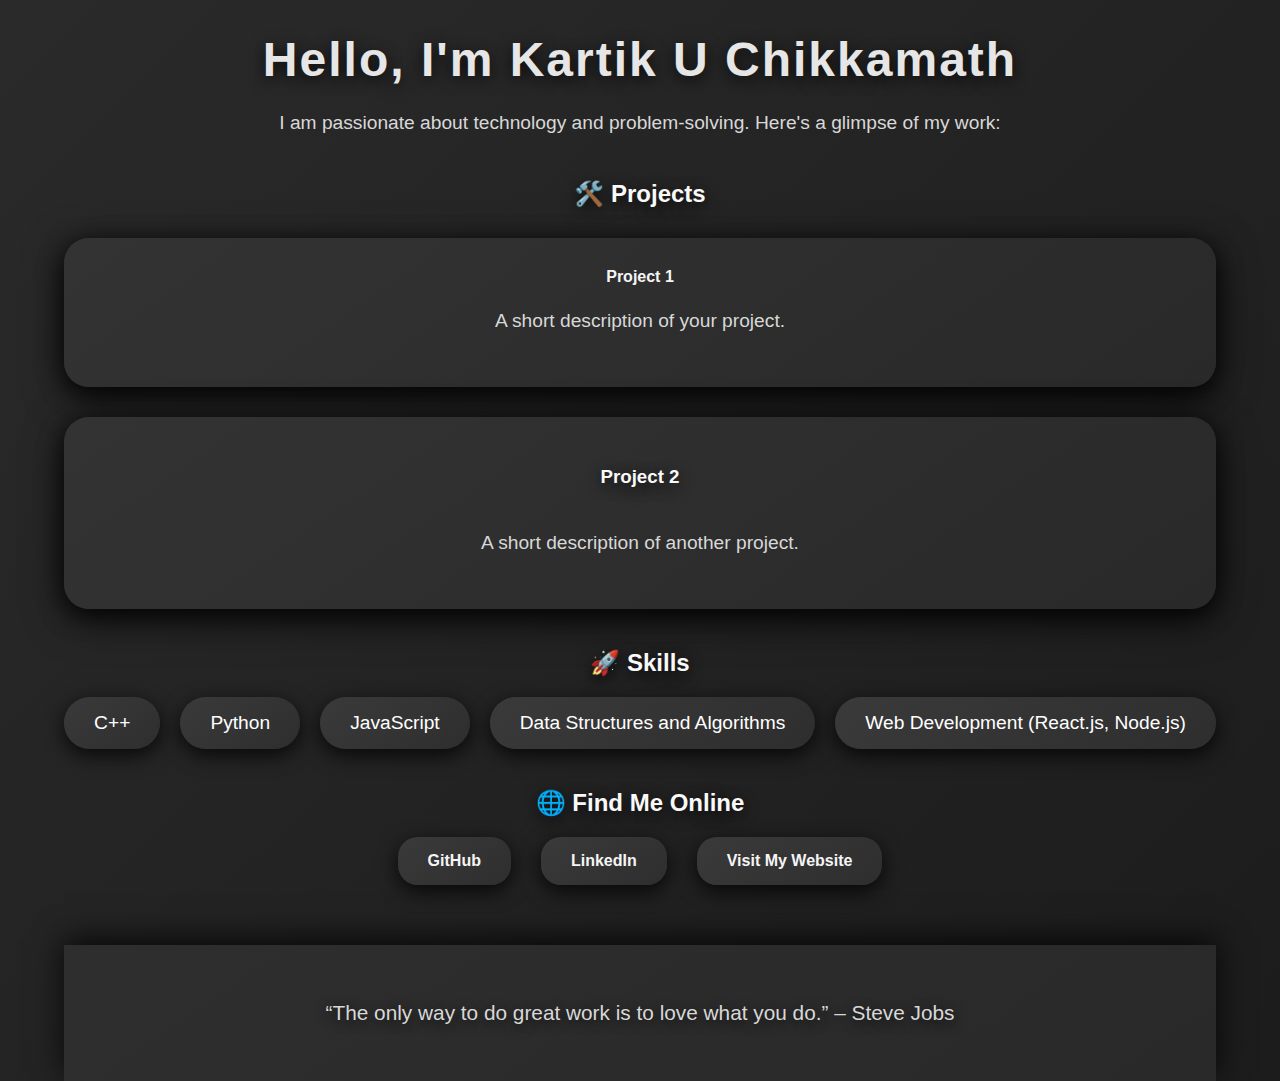
==== index.html @ 6f417fb6 "Update index.html" ====
<!DOCTYPE html>
<html lang="en">
<head>
    <meta charset="UTF-8">
    <meta name="viewport" content="width=device-width, initial-scale=1.0">
    <title>Kartik U Chikkamath - Portfolio</title>
    <link rel="stylesheet" href="styles.css">
</head>
<body>
    <div class="container">
        <h1>Hello, I'm Kartik U Chikkamath </h1>
        <p>I am passionate about technology and problem-solving. Here's a glimpse of my work:</p>

        <div class="projects">
            <h2>🛠️ Projects</h2>
            <div class="project-block">
                <a href="learning-portfolio.html">Project 1</a>
                <p>A short description of your project.</p>
            </div>
            <div class="project-block">
                <h3>Project 2</h3>
                <p>A short description of another project.</p>
            </div>
        </div>

        <div class="skills">
            <h2>🚀 Skills</h2>
            <div class="skills-list">
                <div class="skill-item">C++</div>
                <div class="skill-item">Python</div>
                <div class="skill-item">JavaScript</div>
                <div class="skill-item">Data Structures and Algorithms</div>
                <div class="skill-item">Web Development (React.js, Node.js)</div>
            </div>
        </div>

        <div class="links">
            <h2>🌐 Find Me Online</h2>
            <div class="links-list">
                <div class="link-box"><a href="https://github.com/your-github-username" target="_blank">GitHub</a></div>
                <div class="link-box"><a href="https://linkedin.com/in/your-linkedin-profile" target="_blank">LinkedIn</a></div>
                <div class="link-box"><a href="https://cdpn.io/Kartik-Chikkamath/full/PwYJPjL" target="_blank">Visit My Website</a></div>
            </div>
        </div>

        <footer>
            <p>“The only way to do great work is to love what you do.” – Steve Jobs</p>
        </footer>
    </div>
</body>
</html>
---- styles.css ----
body {
    font-family: 'Arial', sans-serif;
    margin: 0;
    padding: 0;
    background: linear-gradient(135deg, #2a2a2a, #1c1c1c); /* Premium gradient background */
    color: #f5f5f5; /* Softer white text for readability */
    overflow-x: hidden;
}

h1, h2, h3 {
    text-align: center;
    margin-bottom: 20px;
    animation: fadeIn 1s ease-in-out;
    color: #f9f9f9; /* Clean white for headings */
    text-shadow: 0 4px 15px rgba(0, 0, 0, 0.8); /* Premium glow effect */
}

h1 {
    font-size: 3em;
    letter-spacing: 2px; /* Premium spacing for title */
    color: #e6e6e6; /* Slightly lighter for the main title */
}

p {
    line-height: 1.7;
    text-align: center;
    font-size: 1.2em;
    color: #d8d8d8; /* Light grey for text */
}

.container {
    width: 90%;
    margin: 0 auto;
    max-width: 1200px;
}

.projects, .skills, .links {
    margin: 40px 0;
}

.project-block {
    display: flex;
    flex-direction: column;
    align-items: center;
    padding: 30px;
    background: linear-gradient(145deg, #333, #292929); /* Soft gradient for depth */
    border-radius: 25px;
    margin: 30px 0;
    transition: transform 0.3s, box-shadow 0.3s, background 0.3s;
    box-shadow: 0 6px 25px rgba(0, 0, 0, 0.8), 0 10px 40px rgba(0, 0, 0, 0.6); /* Elevated shadows */
}

.project-block:hover {
    transform: translateY(-10px);
    background: linear-gradient(145deg, #444, #383838); /* Highlighted gradient on hover */
    box-shadow: 0 15px 50px rgba(0, 0, 0, 0.9), 0 12px 40px rgba(0, 0, 0, 0.7); /* Enhanced shadow on hover */
}

.skills-list {
    display: flex;
    flex-wrap: wrap;
    justify-content: center;
    gap: 20px;
}

.skill-item {
    background: linear-gradient(145deg, #3a3a3a, #2e2e2e); /* Gradient background for skill items */
    padding: 15px 30px;
    border-radius: 30px;
    font-size: 1.2em;
    color: #fff; /* White text for skills */
    transition: background 0.3s, box-shadow 0.3s;
    box-shadow: 0 6px 20px rgba(0, 0, 0, 0.8); /* Premium shadow for depth */
}

.skill-item:hover {
    background: linear-gradient(145deg, #4a4a4a, #3e3e3e); /* Brighter gradient on hover */
    box-shadow: 0 10px 30px rgba(0, 0, 0, 0.9); /* Elevated shadow on hover */
}

.links-list {
    display: flex;
    justify-content: center;
    gap: 30px;
}

.link-box {
    padding: 15px 30px;
    background: linear-gradient(145deg, #3a3a3a, #2e2e2e); /* Gradient background for links */
    border-radius: 20px;
    transition: transform 0.3s, background 0.3s, box-shadow 0.3s;
    box-shadow: 0 6px 20px rgba(0, 0, 0, 0.8); /* Premium shadow */
}

.link-box:hover {
    background: linear-gradient(145deg, #4a4a4a, #3e3e3e); /* Brighter hover effect */
    transform: translateY(-10px);
    box-shadow: 0 15px 50px rgba(0, 0, 0, 0.9); /* Elevated shadow on hover */
}

a {
    text-decoration: none;
    color: #f5f5f5; /* Soft white for links */
    font-weight: bold;
    transition: color 0.3s;
}

a:hover {
    color: #cfcfcf; /* Light grey on hover */
}

footer {
    text-align: center;
    padding: 30px 0;
    background: linear-gradient(145deg, #2e2e2e, #292929); /* Gradient footer */
    margin-top: 60px;
    color: #fff; /* White text for the quote */
    box-shadow: 0 -6px 30px rgba(0, 0, 0, 0.8); /* Deep shadow on footer */
}

footer p {
    font-size: 1.3em;
    text-shadow: 0 3px 12px rgba(0, 0, 0, 0.7); /* Subtle glow effect on the quote */
}

@keyframes fadeIn {
    0% { opacity: 0; transform: translateY(-20px); }
    100% { opacity: 1; transform: translateY(0); }
}
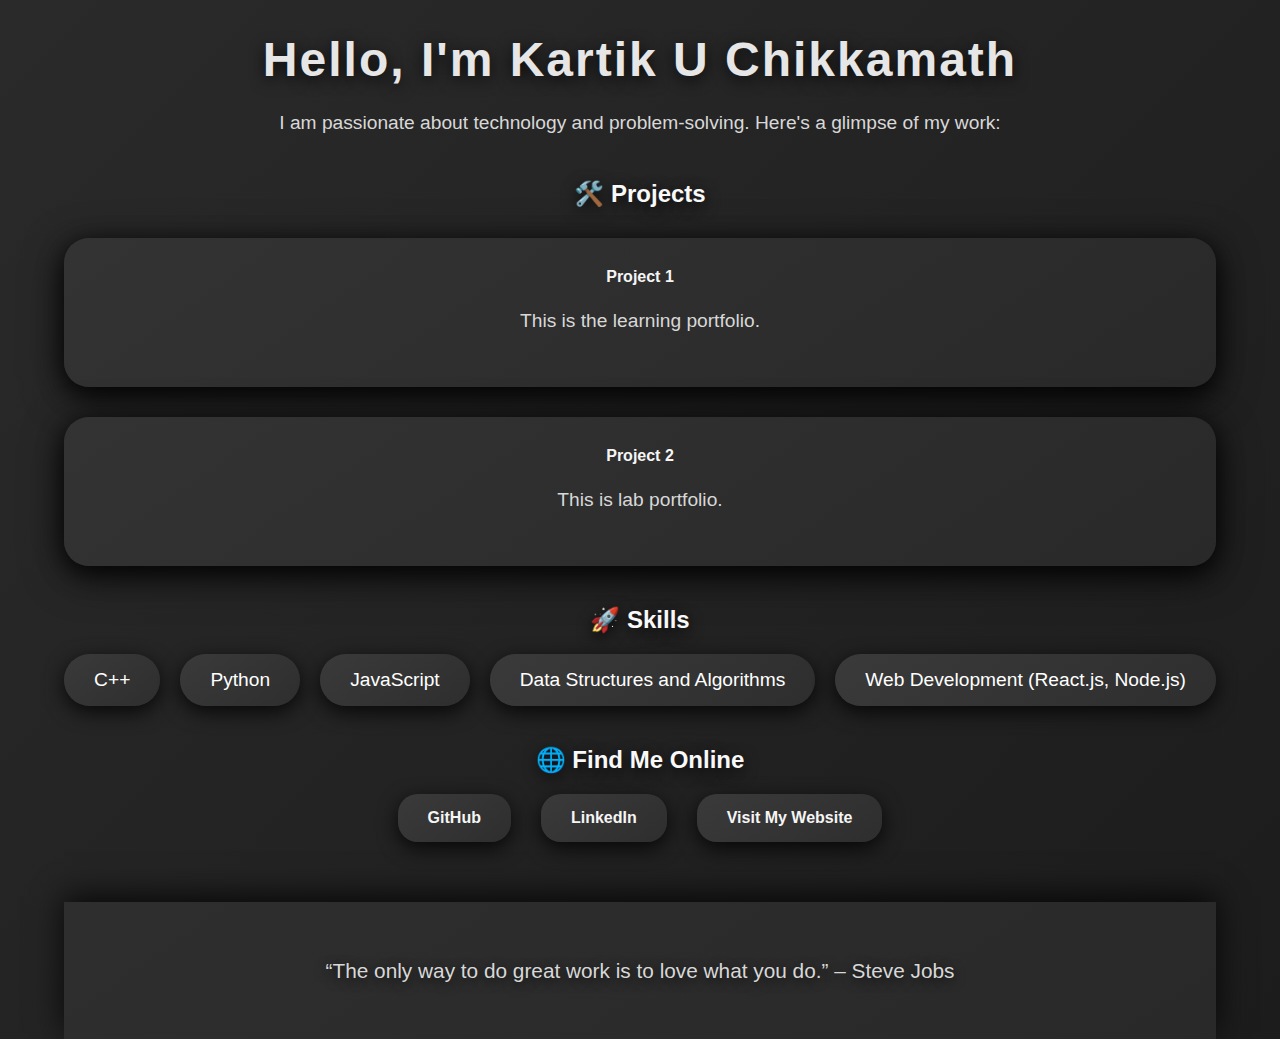
==== commit f554c5f2: "Update index.html" ====
--- a/index.html
+++ b/index.html
@@ -15,11 +15,11 @@
             <h2>🛠️ Projects</h2>
             <div class="project-block">
                 <a href="learning-portfolio.html">Project 1</a>
-                <p>A short description of your project.</p>
+                <p>This is the learning portfolio.</p>
             </div>
             <div class="project-block">
-                <h3>Project 2</h3>
-                <p>A short description of another project.</p>
+                 <a href="lab-portfolio.html">Project 2</a>
+                <p>This is lab portfolio.</p>
             </div>
         </div>
 
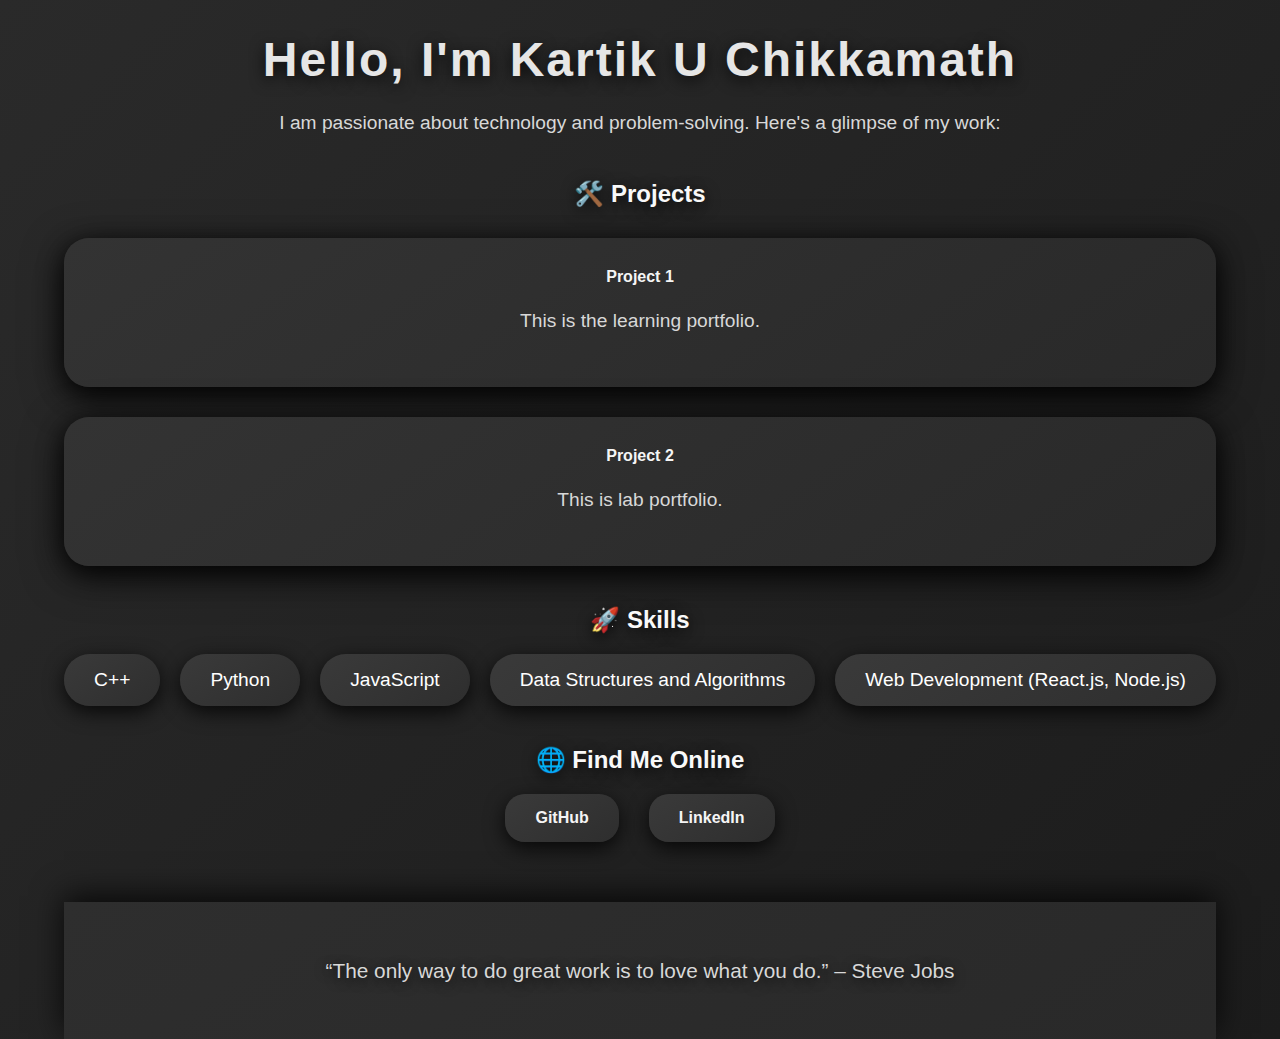
==== commit 559f9796: "Update index.html" ====
--- a/index.html
+++ b/index.html
@@ -18,7 +18,7 @@
                 <p>This is the learning portfolio.</p>
             </div>
             <div class="project-block">
-                 <a href="lab-portfolio.html">Project 2</a>
+                 <a href="lab_portfolio.html">Project 2</a>
                 <p>This is lab portfolio.</p>
             </div>
         </div>
@@ -39,7 +39,6 @@
             <div class="links-list">
                 <div class="link-box"><a href="https://github.com/your-github-username" target="_blank">GitHub</a></div>
                 <div class="link-box"><a href="https://linkedin.com/in/your-linkedin-profile" target="_blank">LinkedIn</a></div>
-                <div class="link-box"><a href="https://cdpn.io/Kartik-Chikkamath/full/PwYJPjL" target="_blank">Visit My Website</a></div>
             </div>
         </div>
 
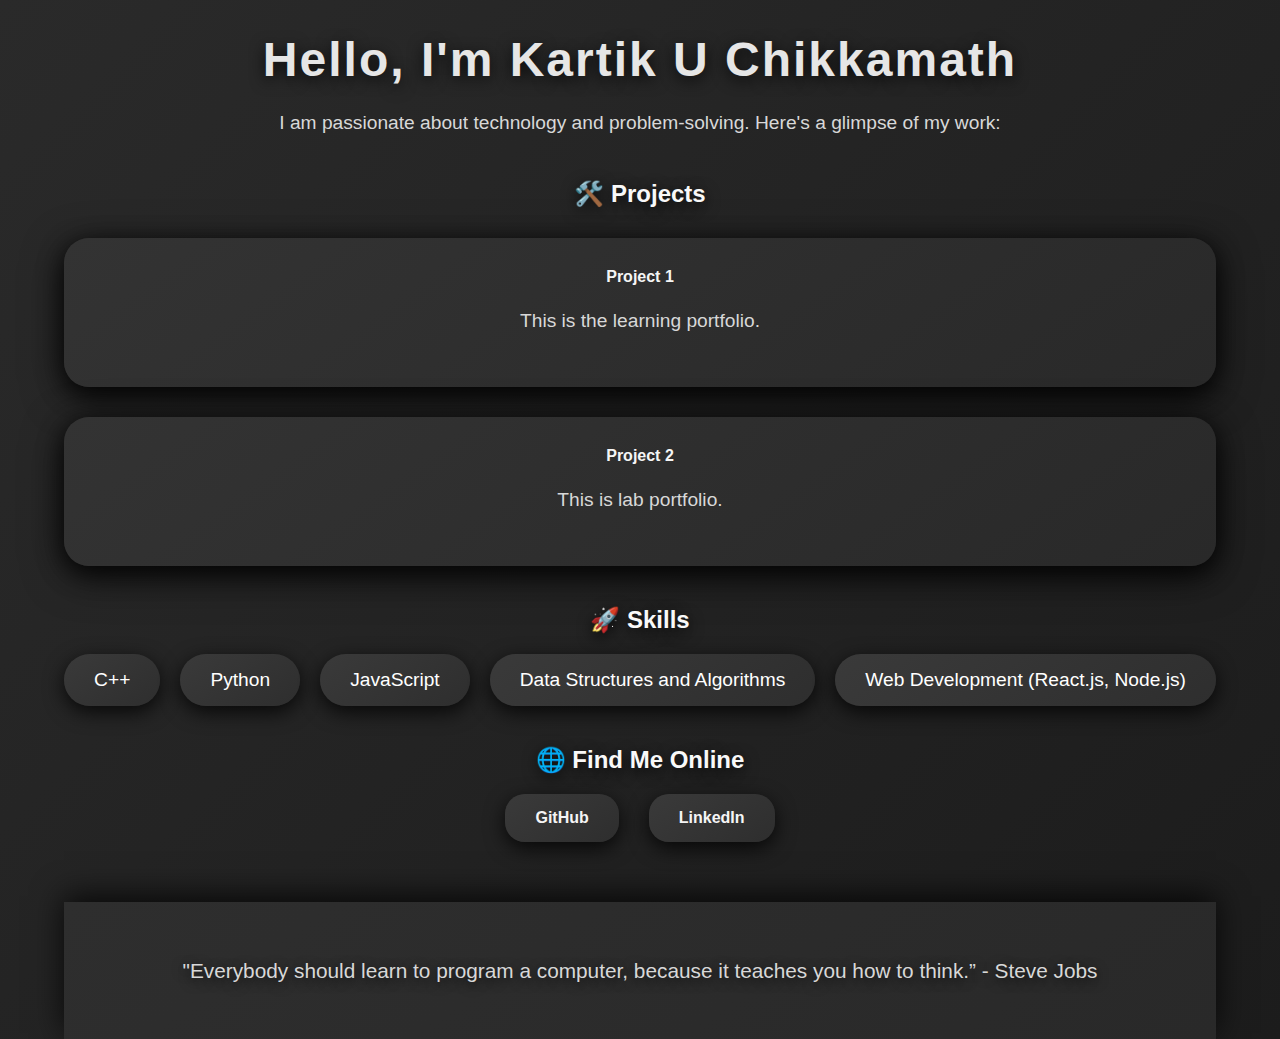
==== commit 9956ec14: "Update index.html" ====
--- a/index.html
+++ b/index.html
@@ -43,7 +43,7 @@
         </div>
 
         <footer>
-            <p>“The only way to do great work is to love what you do.” – Steve Jobs</p>
+            <p>"Everybody should learn to program a computer, because it teaches you how to think.” - Steve Jobs</p>
         </footer>
     </div>
 </body>
